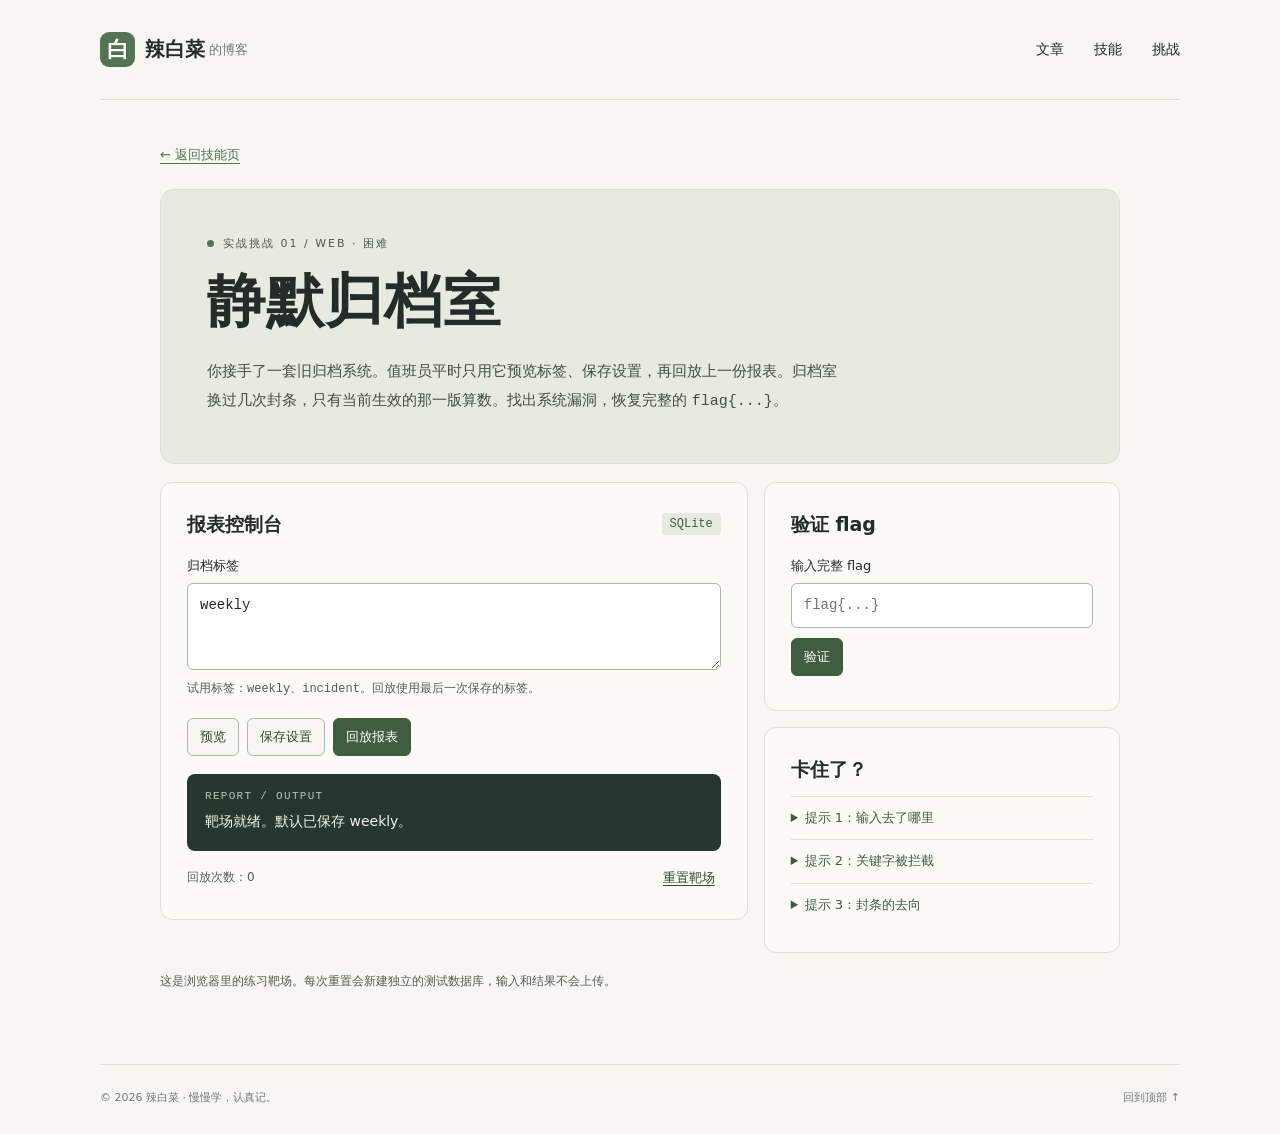
==== challenge.html @ 9fc68b69 "Redesign homepage as a technical index" ====
<!doctype html>
<html lang="zh-CN">
<head>
  <meta charset="utf-8">
  <meta name="viewport" content="width=device-width,initial-scale=1">
  <meta name="theme-color" content="#f7f6f2">
  <meta name="description" content="静默归档室：一道可以在浏览器里挑战的 SQLite 二次盲注题。">
  <title>静默归档室 · 辣白菜的博客</title>
  <link rel="icon" href="favicon.svg" type="image/svg+xml">
  <link rel="stylesheet" href="style.css">
  <link rel="stylesheet" href="challenge.css">
  <script src="challenge.js" defer></script>
</head>
<body>
  <a class="skip" href="#main">跳到正文</a>
  <header class="header wrap">
    <a class="brand" href="./"><span class="mark" aria-hidden="true">白</span>辣白菜<span class="brand-note">的博客</span></a>
    <nav aria-label="主导航"><a href="./#notes">文章</a><a href="skills.html">技能</a><a href="challenge.html" aria-current="page">挑战</a></nav>
  </header>
  <main class="wrap lab" id="main">
    <a class="text-link lab-back" href="skills.html#challenge">← 返回技能页</a>
    <header class="lab-hero">
      <p class="eyebrow"><span aria-hidden="true"></span>实战挑战 01 / WEB · 困难</p>
      <h1>静默归档室</h1>
      <p>你接手了一套旧归档系统。值班员平时只用它预览标签、保存设置，再回放上一份报表。归档室换过几次封条，只有当前生效的那一版算数。找出系统漏洞，恢复完整的 <code>flag{...}</code>。</p>
    </header>
    <div class="lab-grid">
      <section class="lab-panel" aria-labelledby="report-title">
        <div class="lab-heading"><h2 id="report-title">报表控制台</h2><span class="lab-badge">SQLite</span></div>
        <label for="tag">归档标签</label>
        <textarea id="tag" rows="3" maxlength="600" spellcheck="false" autocapitalize="off" autocomplete="off" aria-describedby="tag-hint">weekly</textarea>
        <p class="lab-small" id="tag-hint">试用标签：<code>weekly</code>、<code>incident</code>。回放使用最后一次保存的标签。</p>
        <div class="lab-actions">
          <button type="button" data-op="preview" disabled>预览</button>
          <button type="button" data-op="save" disabled>保存设置</button>
          <button type="button" data-op="replay" class="lab-primary" disabled>回放报表</button>
        </div>
        <div class="lab-terminal" role="status" aria-atomic="true">
          <span class="lab-terminal-label">REPORT / OUTPUT</span>
          <span id="status">正在启动靶场…</span>
        </div>
        <div class="lab-meta"><span>回放次数：<output id="attempts">0</output></span><button class="lab-reset" type="button" id="reset" disabled>重置靶场</button></div>
        <noscript><p>请启用 JavaScript 后运行靶场。</p></noscript>
      </section>
      <aside class="lab-side" aria-label="挑战信息">
        <section class="lab-panel">
          <h2>验证 flag</h2>
          <form id="verify">
            <label for="flag">输入完整 flag</label>
            <input type="text" id="flag" placeholder="flag{...}" maxlength="80" required autocomplete="off" spellcheck="false">
            <button type="submit" data-op="verify" class="lab-primary" disabled>验证</button>
          </form>
          <p class="lab-small" id="verify-status" role="status"></p>
        </section>
        <section class="lab-panel lab-hints">
          <h2>卡住了？</h2>
          <details><summary>提示 1：输入去了哪里</summary><p>预览和回放是两条路径。先保存输入，再比较回放对两个相反条件的反应。</p></details>
          <details><summary>提示 2：关键字被拦截</summary><p>过滤器和 SQLite 对词与词之间的分隔符有不同的理解。</p></details>
          <details><summary>提示 3：封条的去向</summary><p>从 SQLite 的表结构找归档库和封条清单，确认生效的版本，再按位置拼接片段。</p></details>
        </section>
      </aside>
    </div>
    <p class="lab-footnote">这是浏览器里的练习靶场。每次重置会新建独立的测试数据库，输入和结果不会上传。</p>
  </main>
  <footer class="footer wrap"><span>© 2026 辣白菜 · 慢慢学，认真记。</span><a href="#">回到顶部 ↑</a></footer>
</body>
</html>
---- style.css ----
@charset "UTF-8";
:root{--paper:#f7f6f2;--ink:#232c28;--muted:#737972;--line:#dedfd6;--green:#527452;--soft:#e6eadf}
*{box-sizing:border-box}html{scroll-behavior:smooth;scroll-padding-top:30px}body{margin:0;background:var(--paper);color:var(--ink);font-family:"Microsoft YaHei","PingFang SC",system-ui,sans-serif;-webkit-font-smoothing:antialiased}a{color:inherit;text-decoration:none}a:focus-visible{outline:3px solid var(--green);outline-offset:6px}button,a{-webkit-tap-highlight-color:transparent}.wrap{width:min(1080px,calc(100% - 64px));margin:auto}.header{min-height:100px;display:flex;align-items:center;justify-content:space-between;border-bottom:1px solid var(--line);gap:24px}.brand{display:flex;align-items:center;gap:10px;font-size:20px;font-weight:700;white-space:nowrap}.brand-note{font-size:13px;font-weight:400;color:var(--muted);margin-left:-6px}.mark{display:grid;place-items:center;width:35px;height:35px;background:var(--green);color:white;border-radius:9px;font-family:serif;font-size:22px}.header nav{display:flex;gap:30px;font-size:14px}.header nav a:hover,.footer a:hover{color:var(--green)}.hero{display:grid;grid-template-columns:1.15fr 1fr;gap:70px;align-items:center;padding:80px 0 85px}.eyebrow{color:var(--muted);font-size:11px;letter-spacing:2px;display:flex;align-items:center;gap:9px;margin:0 0 22px}.eyebrow>span{height:7px;width:7px;background:var(--green);border-radius:50%}h1{font-family:"Microsoft YaHei","PingFang SC",sans-serif;font-size:clamp(40px,5vw,62px);line-height:1.45;letter-spacing:1px;margin:0;font-weight:750}.accent{color:var(--green)}.lead{font-size:15px;line-height:2.1;color:var(--muted);margin:22px 0 28px}.button{display:inline-flex;justify-content:space-between;align-items:center;gap:45px;background:var(--ink);padding:14px 20px;border-radius:4px;color:#fff;font-size:13px;transition:background .15s}.button:hover{background:var(--green)}.notebook{position:relative;min-height:350px;border:1px solid #d1d6c8;border-radius:5px;background:repeating-linear-gradient(0deg,transparent,transparent 31px,#d8ddce 32px),#e9ecdf;box-shadow:8px 10px 0 #eeeee6;transform:rotate(2deg);padding:25px 30px;overflow:hidden}.notebook:before{content:"";position:absolute;top:0;bottom:0;left:25px;border-left:1px solid #bdc7b2;opacity:.5}.notebook-top{display:flex;justify-content:space-between;font-size:10px;color:#65725d;letter-spacing:1px}.scribble{font-family:"KaiTi","STKaiti",serif;font-size:43px;line-height:1.7;margin:31px 10px 8px;letter-spacing:4px}.note-line{font-size:12px;color:#6c7864;margin-left:12px}.note-stamp{position:absolute;right:24px;bottom:84px;color:var(--green);border:1px solid var(--green);padding:8px;font-size:12px;transform:rotate(-11deg);opacity:.8}.notebook-foot{display:flex;justify-content:space-between;font-size:10px;color:#78836d;margin-top:43px}.notebook-foot span{font-size:28px;line-height:10px}.notes{border-top:1px solid var(--line);padding-top:38px}.section-heading{display:flex;align-items:end;justify-content:space-between;padding-bottom:25px}.section-heading .eyebrow,.about .eyebrow{margin-bottom:10px;font-size:10px}h2{font-size:25px;letter-spacing:1px;margin:0;line-height:1.6}.count{color:var(--muted);font-size:11px}.post-row{display:flex;align-items:center;gap:32px;padding:30px 0;border-top:1px solid var(--line);border-bottom:1px solid var(--line);transition:background .2s}.post-row:hover{background:#efefe8}.post-row time{flex-shrink:0;width:85px;text-align:center}.post-row time strong{display:block;font-family:Georgia,serif;font-size:40px;font-weight:400;line-height:1.2}.post-row time span{display:block;font-size:10px;color:var(--muted);margin-top:8px}.tag{color:var(--green);font-size:10px;letter-spacing:1px}.post-summary h3{font-size:19px;margin:10px 0;line-height:1.6}.post-summary p{font-size:12px;line-height:1.8;color:var(--muted);margin:0}.post-arrow{margin-left:auto;font-size:25px;padding-right:12px;color:var(--green)}.next-note{display:flex;align-items:center;gap:12px;color:var(--muted);font-size:12px;padding:22px 0}.next-note span{font-size:18px}.about{display:grid;grid-template-columns:1fr 1.4fr;gap:60px;padding:60px 0 70px;margin-top:32px;border-top:1px solid var(--line)}.about-copy p{font-size:14px;line-height:2;color:var(--muted);margin:0 0 13px}.topics{display:flex;gap:9px;flex-wrap:wrap;margin-top:23px}.topics span{padding:5px 10px;background:var(--soft);border-radius:3px;font-size:10px;color:var(--green)}.footer{display:flex;justify-content:space-between;gap:18px;border-top:1px solid var(--line);font-size:11px;color:var(--muted);padding:25px 0 30px}.skip{position:absolute;top:-100px;background:white;padding:12px;z-index:20}.skip:focus{top:10px}.article{max-width:730px;margin:55px auto 85px}.back{display:inline-block;font-size:12px;color:var(--muted);margin-bottom:40px}.article h1{font-size:36px;line-height:1.65;letter-spacing:0}.article .meta{font-size:12px;color:var(--muted);margin:20px 0 35px;border-bottom:1px solid var(--line);padding-bottom:25px}.article-body{font-size:16px;line-height:2.1}.article-body h2{font-size:22px;margin:35px 0 16px}.article-body p{margin:16px 0}.article-body li{margin:8px 0}.article-body blockquote{border-left:3px solid var(--green);margin:30px 0;padding:10px 22px;background:var(--soft);color:#52614c}.article-body a{text-decoration:underline;text-underline-offset:4px}.article-end{border-top:1px solid var(--line);margin-top:45px;padding-top:22px;color:var(--muted);font-size:12px}
@media(max-width:720px){.wrap{width:calc(100% - 36px)}.header{min-height:80px;gap:12px}.brand{font-size:17px}.brand-note{display:none}.header nav{gap:17px;font-size:12px}.mark{width:30px;height:30px;font-size:20px}.hero{grid-template-columns:1fr;gap:42px;padding:45px 0 55px}.hero-copy h1{font-size:45px}.notebook{max-width:420px;width:95%;margin:auto;min-height:320px}.scribble{font-size:38px}.about{grid-template-columns:1fr;gap:25px;padding:38px 0}.post-row{gap:14px;padding:24px 0}.post-row time{width:53px}.post-row time strong{font-size:32px}.post-row time span{font-size:9px}.post-summary h3{font-size:16px}.post-arrow{font-size:20px;padding-right:0}.section-heading{padding-bottom:20px}h2{font-size:23px}.footer{font-size:10px}.article{margin:35px auto 55px}.article h1{font-size:28px}.article-body{font-size:15px}.desktop{display:none}}
.scribble{font-size:clamp(30px,3.5vw,43px);letter-spacing:2px;white-space:nowrap}
@media(max-width:720px){.scribble{font-size:clamp(28px,9vw,38px)}}
@media(prefers-reduced-motion:reduce){html{scroll-behavior:auto}*{transition:none!important}}

.text-link{color:var(--green);text-decoration:underline;text-underline-offset:4px}
.post-row+.post-row{border-top:0}
.skills-page{max-width:960px;margin:52px auto 72px}
.skills-intro{max-width:730px;margin:0 0 30px}
.skills-intro h1{font-size:clamp(32px,5vw,52px);line-height:1.45}
.skills-intro .lead{margin-bottom:0}
.skills-nav{display:flex;flex-wrap:wrap;gap:8px;margin:32px 0 42px}
.skills-nav a{border:1px solid var(--line);border-radius:4px;padding:8px 12px;font-size:12px;line-height:1.5;color:#405d40}
.skills-nav a:hover{background:var(--soft)}
.skill-group{border-top:1px solid var(--line);padding:28px 0 35px}
.skill-heading{display:flex;align-items:baseline;gap:12px;margin-bottom:20px}
.skill-heading .number{color:var(--green);font:20px Georgia,serif}
.skill-grid{display:grid;grid-template-columns:repeat(2,minmax(0,1fr));gap:12px}
.skill-card{padding:20px;border:1px solid var(--line);border-radius:5px;background:#fbfaf7}
.skill-card h3{font-size:17px;line-height:1.5;margin:0 0 9px}
.skill-card p,.skills-source p{font-size:14px;line-height:1.9;color:#4f5951;margin:0}
.skill-card .topics{margin-top:13px}
.skill-card .topics span{font-size:11px;color:#405d40}
.skills-source{border-top:1px solid var(--line);padding:25px 0 0}
.skills-source h2{font-size:18px;margin-bottom:8px}
.skills-source p+p{margin-top:12px}
@media(max-width:620px){.skills-page{margin:35px auto 48px}.skill-grid{grid-template-columns:1fr}.skill-card{padding:16px}.header nav{gap:12px}.skills-intro .back{margin-bottom:28px}}
@media(max-width:360px){.header{flex-wrap:wrap;justify-content:flex-start;padding:13px 0;row-gap:10px}.header nav{flex-basis:100%}}
---- challenge.css ----
.lab{max-width:960px;margin:44px auto 72px}
.lab-back{display:inline-block;font-size:13px;margin-bottom:25px}
.lab-hero{padding:clamp(25px,5vw,46px);background:var(--soft);border:1px solid var(--line);border-radius:14px}
.lab-hero .eyebrow{color:#4f5951;margin-bottom:8px}
.lab-hero h1{font-size:clamp(34px,6vw,58px)}
.lab-hero p:last-child{max-width:630px;font-size:15px;line-height:1.95;color:#424e45;margin:14px 0 0}
.lab-grid{display:grid;grid-template-columns:minmax(0,1.65fr) minmax(0,1fr);gap:16px;margin-top:18px;align-items:start}
.lab-side{display:grid;gap:16px}
.lab-panel{background:#fbfaf7;border:1px solid var(--line);border-radius:12px;padding:clamp(17px,3vw,26px);min-width:0}
.lab-heading{display:flex;justify-content:space-between;align-items:center;gap:12px}
.lab-panel h2{font-size:19px;letter-spacing:0}
.lab-badge{font:12px Consolas,monospace;color:#405d40;background:var(--soft);padding:4px 8px;border-radius:4px}
.lab label{display:block;margin:18px 0 8px;font-size:13px}
.lab textarea,.lab input{display:block;width:100%;border:1px solid #aeb8aa;border-radius:6px;padding:11px 12px;background:#fff;color:var(--ink);font:14px/1.5 Consolas,monospace}
.lab textarea{resize:vertical;min-height:74px}
.lab :is(button,input,textarea,summary):focus-visible{outline:2px solid var(--green);outline-offset:3px}
.lab-small,.lab-footnote{font-size:12px;line-height:1.75;color:#545e55;margin:8px 0 0}
.lab-actions{display:flex;flex-wrap:wrap;gap:8px;margin:18px 0}
.lab button{font:inherit;font-size:13px;color:#314a36;border:1px solid #aeb8aa;border-radius:6px;background:var(--paper);padding:9px 12px;cursor:pointer}
.lab button:hover:not(:disabled){background:var(--soft)}
.lab button.lab-primary{background:#405d40;color:white;border-color:#405d40}
.lab button.lab-primary:hover:not(:disabled){background:#304b32}
.lab button:disabled{opacity:.55;cursor:default}
.lab-terminal{display:grid;gap:8px;background:#25372e;color:#f0f3e9;border-radius:8px;padding:16px 18px;min-height:77px;font-size:14px}
.lab-terminal-label{font:11px Consolas,monospace;letter-spacing:1.3px;color:#b4c7b6}
.lab-meta{display:flex;align-items:center;justify-content:space-between;gap:10px;margin-top:12px;font-size:12px;color:#545e55}
.lab button.lab-reset{background:transparent;border:0;padding:6px;text-decoration:underline;text-underline-offset:3px}
.lab form button{margin-top:10px}
.lab-hints h2{margin-bottom:12px}
.lab-hints details{border-top:1px solid var(--line);padding:10px 0;font-size:13px;line-height:1.7}
.lab-hints summary{cursor:pointer;color:#405d40}
.lab-hints details p{margin:8px 0 0}
.lab-footnote{margin-top:18px}
@media(max-width:700px){.lab{margin-top:29px}.lab-grid{grid-template-columns:1fr}}
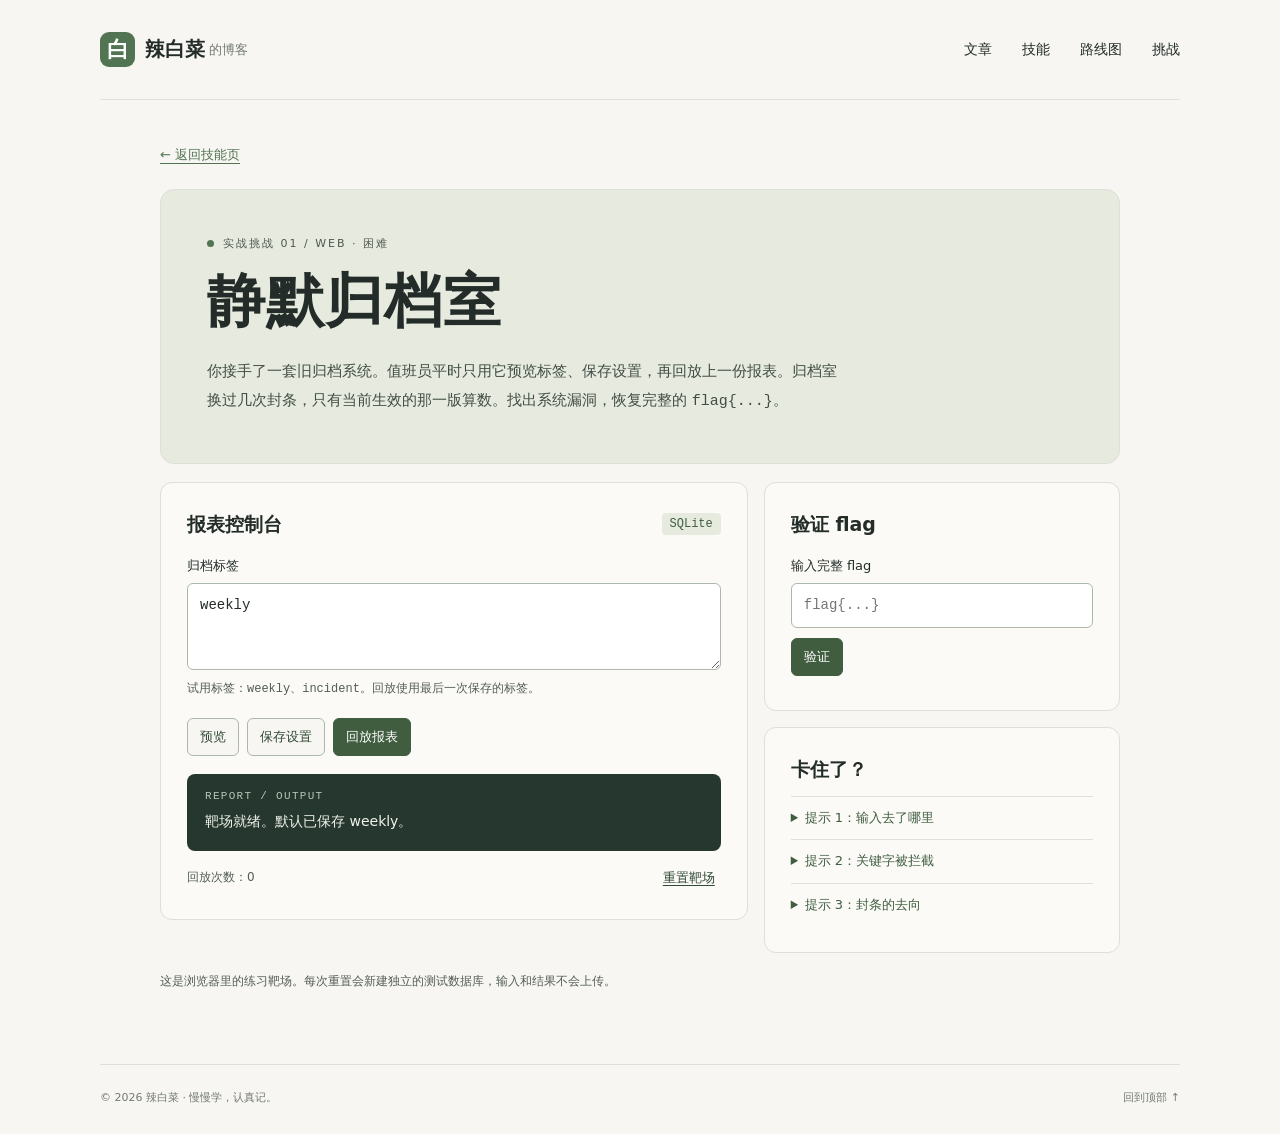
==== commit dc077451: "Add an interactive cybersecurity learning roadmap" ====
--- a/challenge.html
+++ b/challenge.html
@@ -15,7 +15,7 @@
   <a class="skip" href="#main">跳到正文</a>
   <header class="header wrap">
     <a class="brand" href="./"><span class="mark" aria-hidden="true">白</span>辣白菜<span class="brand-note">的博客</span></a>
-    <nav aria-label="主导航"><a href="./#notes">文章</a><a href="skills.html">技能</a><a href="challenge.html" aria-current="page">挑战</a></nav>
+    <nav aria-label="主导航"><a href="./#notes">文章</a><a href="skills.html">技能</a><a href="roadmap.html">路线图</a><a href="challenge.html" aria-current="page">挑战</a></nav>
   </header>
   <main class="wrap lab" id="main">
     <a class="text-link lab-back" href="skills.html#challenge">← 返回技能页</a>
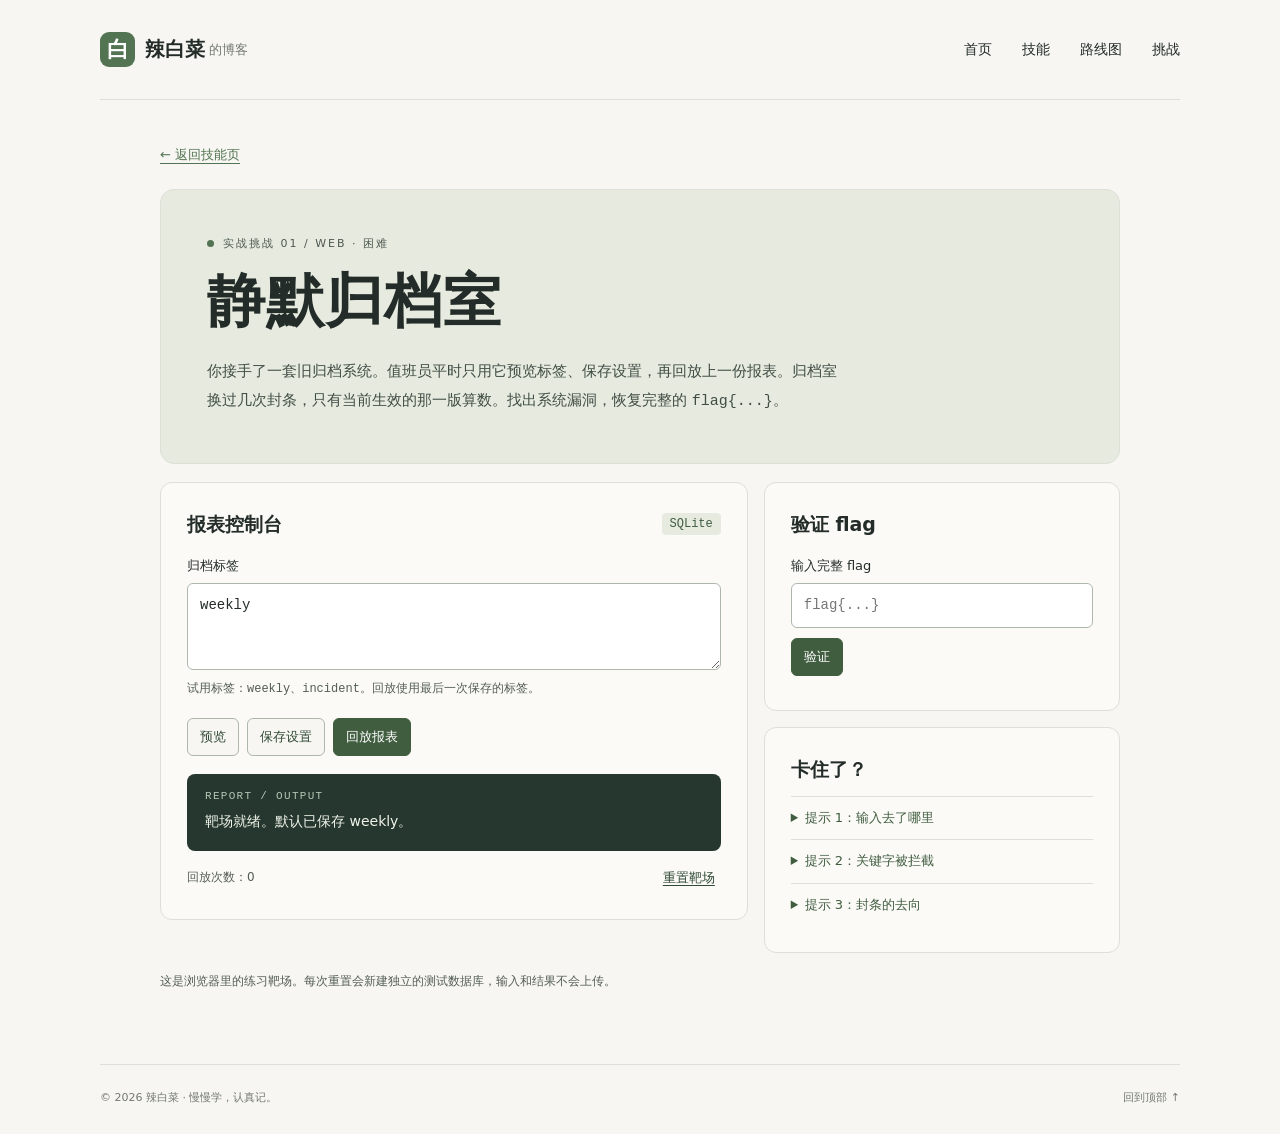
==== commit 0064b227: "Showcase results on the homepage and move the lab to the end" ====
--- a/challenge.html
+++ b/challenge.html
@@ -15,7 +15,7 @@
   <a class="skip" href="#main">跳到正文</a>
   <header class="header wrap">
     <a class="brand" href="./"><span class="mark" aria-hidden="true">白</span>辣白菜<span class="brand-note">的博客</span></a>
-    <nav aria-label="主导航"><a href="./#notes">文章</a><a href="skills.html">技能</a><a href="roadmap.html">路线图</a><a href="challenge.html" aria-current="page">挑战</a></nav>
+    <nav aria-label="主导航"><a href="./">首页</a><a href="skills.html">技能</a><a href="roadmap.html">路线图</a><a href="challenge.html" aria-current="page">挑战</a></nav>
   </header>
   <main class="wrap lab" id="main">
     <a class="text-link lab-back" href="skills.html#challenge">← 返回技能页</a>
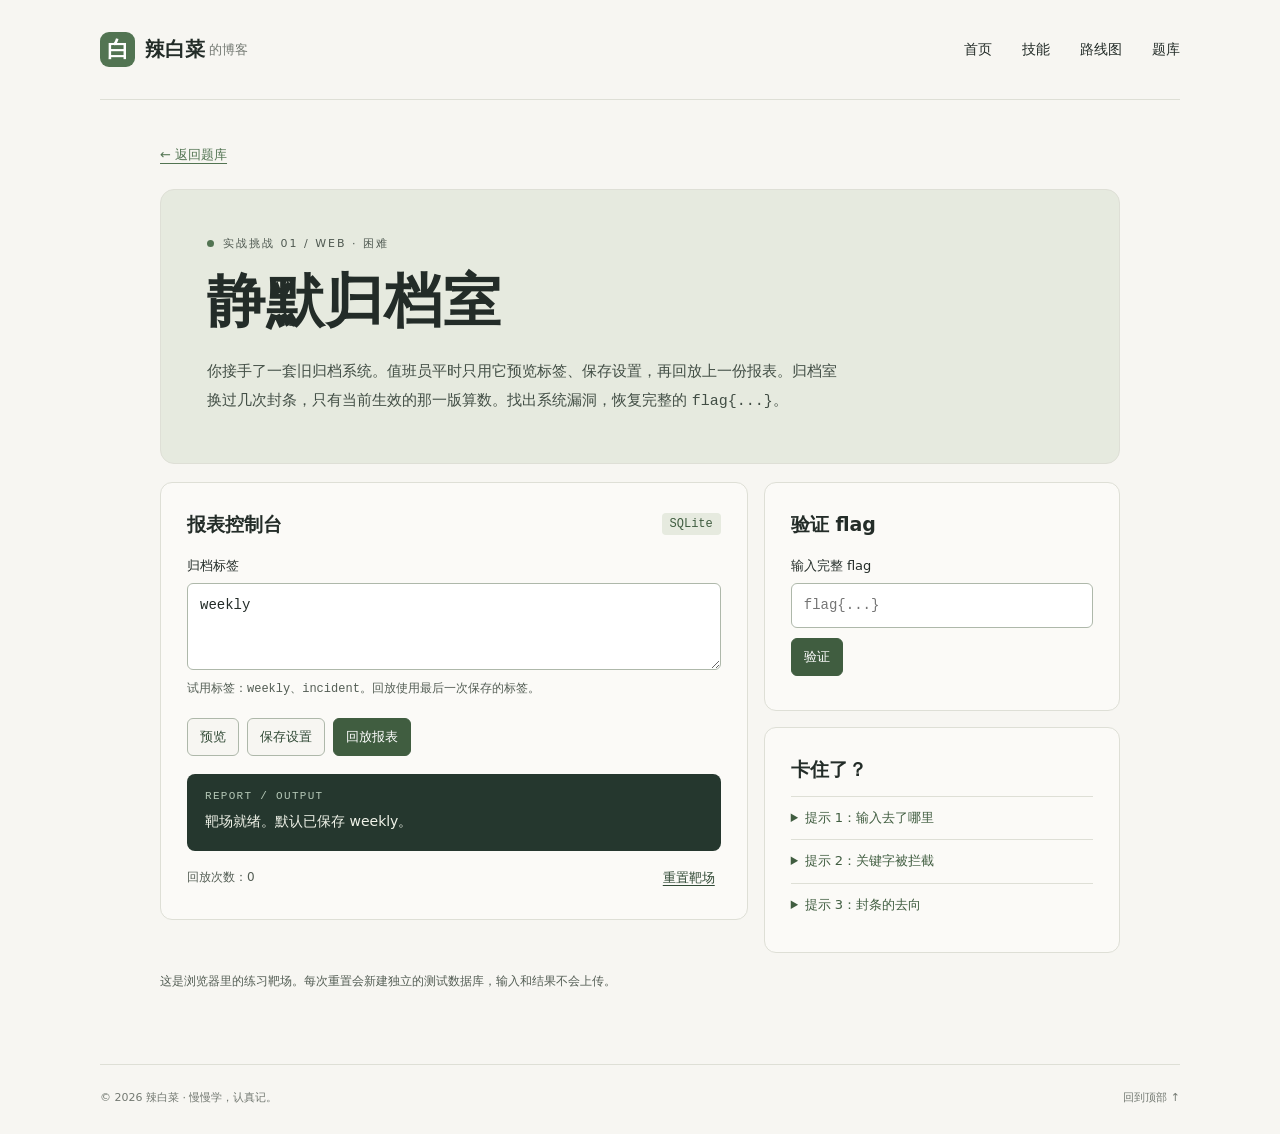
==== commit d88df3d3: "Create an icon homepage and a graded skill question bank" ====
--- a/challenge.html
+++ b/challenge.html
@@ -9,16 +9,16 @@
   <link rel="icon" href="favicon.svg" type="image/svg+xml">
   <link rel="stylesheet" href="style.css">
   <link rel="stylesheet" href="challenge.css">
-  <script src="challenge.js" defer></script>
+  <script src="challenge.js?v=bank" defer></script>
 </head>
 <body>
   <a class="skip" href="#main">跳到正文</a>
   <header class="header wrap">
     <a class="brand" href="./"><span class="mark" aria-hidden="true">白</span>辣白菜<span class="brand-note">的博客</span></a>
-    <nav aria-label="主导航"><a href="./">首页</a><a href="skills.html">技能</a><a href="roadmap.html">路线图</a><a href="challenge.html" aria-current="page">挑战</a></nav>
+    <nav aria-label="主导航"><a href="./">首页</a><a href="skills.html">技能</a><a href="roadmap.html">路线图</a><a href="questions.html">题库</a></nav>
   </header>
   <main class="wrap lab" id="main">
-    <a class="text-link lab-back" href="skills.html#challenge">← 返回技能页</a>
+    <a class="text-link lab-back" href="questions.html#q-silent-archive">← 返回题库</a>
     <header class="lab-hero">
       <p class="eyebrow"><span aria-hidden="true"></span>实战挑战 01 / WEB · 困难</p>
       <h1>静默归档室</h1>
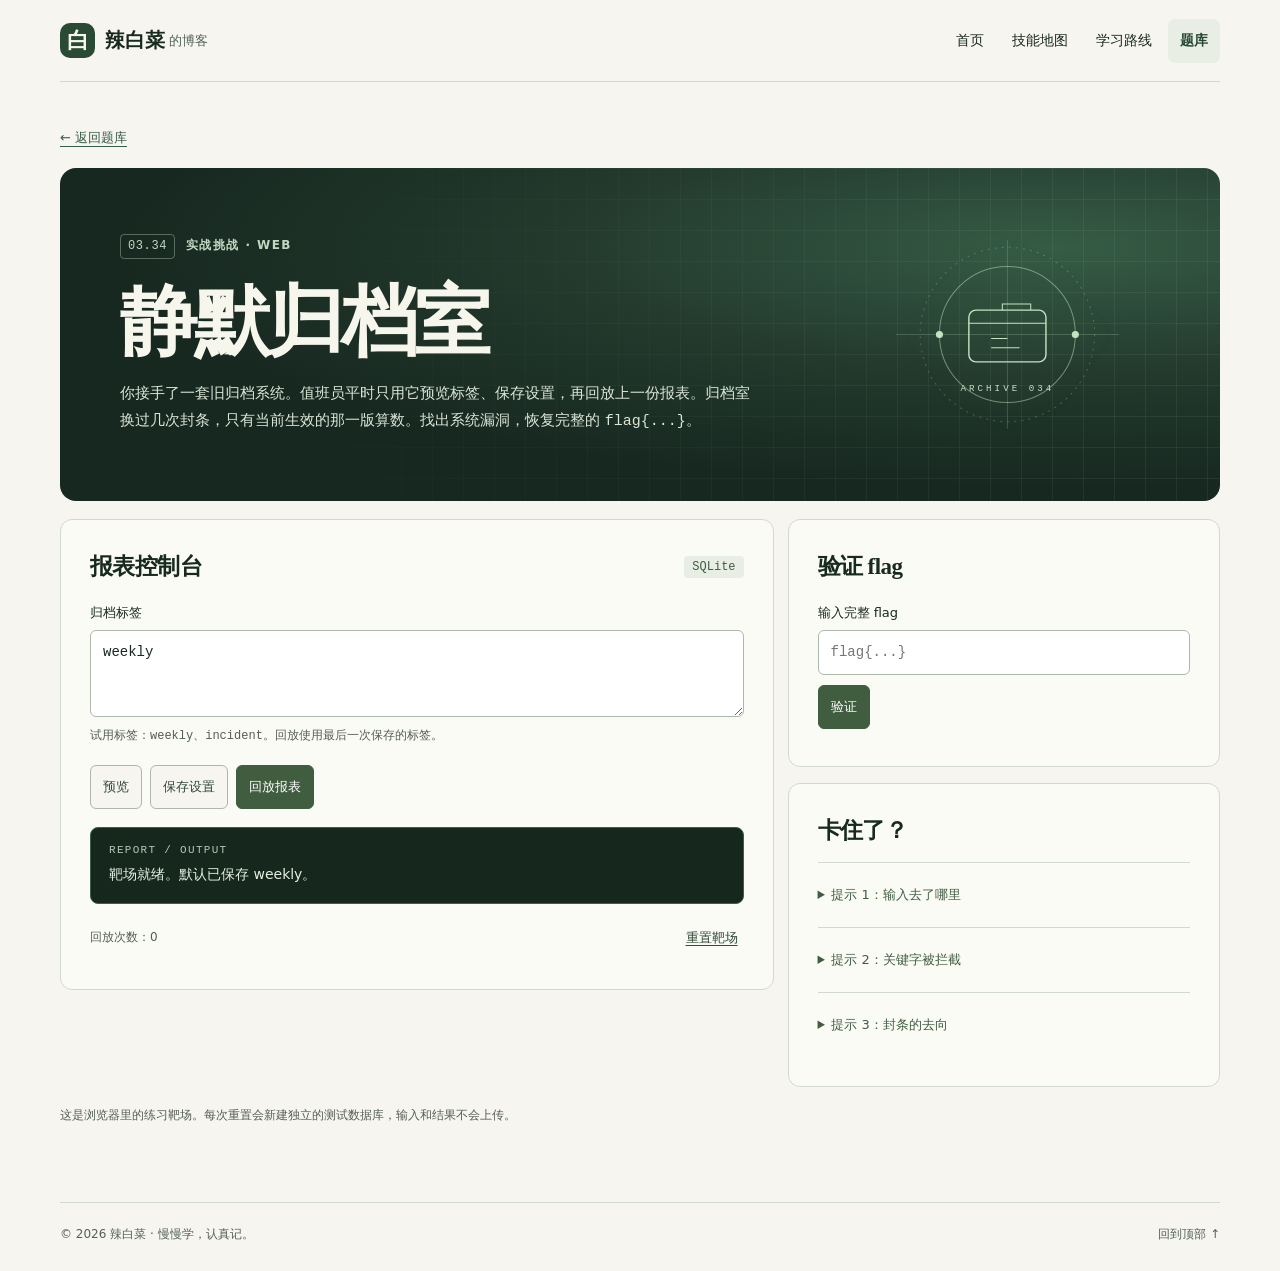
==== commit e2fc8a37: "Redesign all blog pages with a unified MotionSites visual system" ====
--- a/challenge.html
+++ b/challenge.html
@@ -3,26 +3,30 @@
 <head>
   <meta charset="utf-8">
   <meta name="viewport" content="width=device-width,initial-scale=1">
-  <meta name="theme-color" content="#f7f6f2">
+  <meta name="theme-color" content="#f6f5ef">
   <meta name="description" content="静默归档室：一道可以在浏览器里挑战的 SQLite 二次盲注题。">
   <title>静默归档室 · 辣白菜的博客</title>
   <link rel="icon" href="favicon.svg" type="image/svg+xml">
   <link rel="stylesheet" href="style.css">
   <link rel="stylesheet" href="challenge.css">
   <script src="challenge.js?v=bank" defer></script>
+  <link rel="stylesheet" href="motion.css?v=atlas1">
 </head>
-<body>
+<body class="motion-site page-lab">
   <a class="skip" href="#main">跳到正文</a>
   <header class="header wrap">
     <a class="brand" href="./"><span class="mark" aria-hidden="true">白</span>辣白菜<span class="brand-note">的博客</span></a>
-    <nav aria-label="主导航"><a href="./">首页</a><a href="skills.html">技能</a><a href="roadmap.html">路线图</a><a href="questions.html">题库</a></nav>
+    <nav aria-label="主导航"><a href="./">首页</a><a href="skills.html">技能地图</a><a href="roadmap.html">学习路线</a><a href="questions.html" aria-current="location">题库</a></nav>
   </header>
   <main class="wrap lab" id="main">
     <a class="text-link lab-back" href="questions.html#q-silent-archive">← 返回题库</a>
-    <header class="lab-hero">
-      <p class="eyebrow"><span aria-hidden="true"></span>实战挑战 01 / WEB · 困难</p>
+    <header class="lab-hero motion-stage">
+      <div class="motion-copy">
+      <p class="motion-index"><span>03.34</span>实战挑战 · WEB</p>
       <h1>静默归档室</h1>
       <p>你接手了一套旧归档系统。值班员平时只用它预览标签、保存设置，再回放上一份报表。归档室换过几次封条，只有当前生效的那一版算数。找出系统漏洞，恢复完整的 <code>flag{...}</code>。</p>
+      </div>
+      <svg class="archive-seal motion-art" viewBox="0 0 320 210" aria-hidden="true" fill="none"><g stroke="currentColor"><circle cx="170" cy="105" r="86" opacity=".25" stroke-dasharray="2 5"/><circle cx="170" cy="105" r="67" opacity=".5"/><path d="M60 105h220M170 12v186" opacity=".22"/><rect x="132" y="81" width="76" height="51" rx="7" stroke-width="1.4"/><path d="M132 94h76m-54 15h16m-16 9h28m-17-37v-6h28v6"/><circle cx="237" cy="105" r="3" fill="currentColor"/><circle cx="103" cy="105" r="3" fill="currentColor"/></g><text x="170" y="161" text-anchor="middle" fill="currentColor" font-family="monospace" font-size="9" letter-spacing="3">ARCHIVE 034</text></svg>
     </header>
     <div class="lab-grid">
       <section class="lab-panel" aria-labelledby="report-title">
--- a/motion.css
+++ b/motion.css
@@ -0,0 +1,199 @@
+html,body{background:#f6f5ef;color:#18291f}
+.motion-site{
+  --paper:#f6f5ef;--ink:#18291f;--muted:#526257;--line:#d2d9cd;--green:#365e44;--soft:#e8eee3;
+  --stage:#172820;--stage-ink:#f7f6ec;--stage-quiet:#dce6d8;--stage-accent:#c2d8c2;
+  --display:"Noto Serif SC","Songti SC","SimSun",serif;
+  --mono:ui-monospace,Consolas,monospace;--radius:16px;--ease:cubic-bezier(.22,1,.36,1);
+}
+.motion-site .wrap{width:min(1160px,calc(100% - 64px))}
+.motion-site .header{min-height:82px;gap:12px}
+.motion-site .mark{background:#294b35;border-radius:10px;color:#f7f6ec}
+.motion-site .header nav{gap:4px;align-items:center;flex-wrap:nowrap}
+.motion-site .header nav a{display:inline-flex;align-items:center;gap:5px;min-height:44px;padding:0 12px;border-radius:7px;white-space:nowrap}
+.motion-site .header nav a:is(:hover,[aria-current]){background:var(--soft);color:#284834}
+.motion-site .header nav a[aria-current]{font-weight:700}
+.motion-site :is(a,button,input,select,summary):focus-visible{outline:2px solid #416a4e;outline-offset:3px}
+.motion-site .footer{font-size:12px;line-height:1.55;padding-block:22px 28px}
+.motion-site :is(.route,.bank,.lab,.portal-home){max-width:none;margin-block:clamp(18px,3vw,34px) clamp(40px,6vw,76px)}
+.motion-stage{
+  position:relative;isolation:isolate;overflow:hidden;color:var(--stage-ink);
+  background:radial-gradient(ellipse at 86% 24%,#365c45 0%,#233a2d 35%,transparent 67%),var(--stage);
+  border:0;border-radius:var(--radius);
+}
+.motion-stage:not(.study-story,.journal-stage)::before{
+  content:"";position:absolute;z-index:-1;inset:0;pointer-events:none;
+  background:linear-gradient(90deg,#cde5cc13 1px,transparent 1px),linear-gradient(#cde5cc13 1px,transparent 1px);
+  background-size:31px 31px;mask-image:linear-gradient(100deg,transparent 17%,#000 90%);
+}
+.motion-stage .motion-copy{min-width:0}
+.motion-site .motion-stage .motion-index{
+  display:flex;align-items:center;gap:11px;color:var(--stage-accent);font:700 12px/1.45 system-ui,sans-serif;
+  letter-spacing:.12em;margin:0 0 clamp(12px,2vw,21px);
+}
+.motion-index span{display:inline-flex;align-items:center;min-height:25px;padding:1px 7px;border:1px solid #b9d5ba65;border-radius:4px;font:12px/1 var(--mono);letter-spacing:.05em}
+.motion-stage .motion-copy h1{
+  font-family:var(--display);font-size:clamp(41px,6vw,77px);line-height:1.11;letter-spacing:-.045em;color:var(--stage-ink);
+}
+.motion-stage .motion-copy h1 :is(.accent,em){color:var(--stage-accent)}
+.motion-stage .motion-copy>p:not(.motion-index){color:var(--stage-quiet);font-size:15px;line-height:1.82}
+.motion-stage :is(a,button):focus-visible{outline-color:#e0edda}
+.motion-stage .motion-copy>*{animation:motion-rise .58s var(--ease) both}
+.motion-stage .motion-copy h1{animation-delay:.08s}
+.motion-stage .motion-copy>p:not(.motion-index){animation-delay:.16s}
+.motion-stage .motion-copy>p:not(.motion-index)+p{animation-delay:.22s}
+.motion-stage .motion-copy>a{animation-delay:.24s}
+.motion-art{animation:motion-settle .92s var(--ease) both}
+@keyframes motion-rise{from{opacity:.05;transform:translateY(11px)}to{opacity:1;transform:translateY(0)}}
+@keyframes motion-settle{from{opacity:.25;transform:scale(1.04)}to{opacity:1;transform:scale(1)}}
+.motion-stage :is(.atlas-jump,.route-button){
+  display:inline-flex;align-items:center;gap:14px;min-height:44px;padding:8px 13px;border:1px solid #a7c7a879;
+  border-radius:7px;color:var(--stage-ink);background:#b5d6b21c;font-weight:700;
+}
+.motion-stage :is(.atlas-jump,.route-button):hover{background:#b5d6b23b;color:#fff}
+.motion-site :is(.skill-heading h2,.route-section-head h2,.lab-panel h2){font-family:var(--display);letter-spacing:-.025em}
+.motion-site .study-story{min-height:clamp(370px,39vw,490px);margin-bottom:15px}
+.motion-site .study-story::after{background:linear-gradient(90deg,#172820fa 0%,#172820ed 19%,#172820b8 38%,#17282040 68%,#17282013 100%)}
+.motion-site .study-copy{padding:clamp(24px,4.6vw,64px);max-width:600px}
+.motion-site .study-photo img{object-position:61% 57%}
+.motion-site .study-copy p:not(.motion-index){max-width:31em}
+.motion-site .portal-grid{grid-template-columns:1fr 1.15fr 1fr;align-items:stretch;border:0;gap:10px}
+.motion-site .portal{border:1px solid var(--line);border-radius:12px;background:#fafaf5;padding:10px clamp(12px,2vw,23px)}
+.motion-site .portal:focus-within,.motion-site .portal:hover{border-color:#9bb49e;background:#f0f4ec}
+.motion-site .portal-route{background:#e9f0e5}
+.motion-site .portal-link{gap:13px;min-height:59px}
+.motion-site .portal-icon{padding:6px;border:1px solid #afc0ae;border-radius:9px}
+.motion-site .portal-link .portal-arrow{font-family:var(--mono)}
+.motion-site .atlas{margin-top:clamp(18px,3vw,34px);margin-bottom:clamp(40px,6vw,76px)}
+.motion-site .atlas-hero{grid-template-columns:1.12fr 1fr;align-items:center;gap:14px;padding:clamp(24px,4.7vw,60px)}
+.motion-site .atlas-lead{margin:16px 0 15px}
+.motion-site .atlas-graphic{min-height:0;border:0;border-radius:0;color:#c3e3c1;background:radial-gradient(ellipse,#81b58a26,transparent 65%);overflow:visible}
+.motion-site .atlas-graphic svg{filter:drop-shadow(0 0 13px #8fc4973d)}
+.motion-site .atlas-body{gap:clamp(18px,3vw,42px);padding-top:clamp(25px,4vw,49px)}
+.motion-site .atlas-nav{top:24px;border:0;padding:8px;border-radius:10px;background:#eaf0e6}
+.motion-site .atlas-nav a{min-height:43px;border-radius:6px}
+.motion-site .atlas-nav a:hover{background:#dce9dc}
+.motion-site .atlas .skill-group{margin-bottom:clamp(26px,4vw,46px)}
+.motion-site .atlas .skill-heading{padding:0 0 11px;border-bottom:1px solid #aebdac;border-radius:0;background:transparent}
+.motion-site .atlas .skill-heading h2{font-size:clamp(22px,3vw,30px)}
+.motion-site .atlas .skill-heading .number{padding:5px 7px;background:#e2ebe0;border-radius:5px}
+.motion-site .atlas .skill-grid{display:grid;grid-template-columns:repeat(2,minmax(0,1fr));gap:10px;background:transparent;border:0;padding-top:10px}
+.motion-site .atlas .skill-card{display:flex;flex-direction:column;gap:7px;min-width:0;border:1px solid var(--line);border-radius:10px;background:#fbfbf6;padding:16px}
+.motion-site .atlas .skill-card:hover{border-color:#a3b8a4}
+.motion-site .atlas .skill-card h3{font-size:16px}
+.motion-site .atlas .skill-card p{font-size:14px}
+.motion-site .atlas .skill-card .topics{margin-top:auto;padding-top:3px}
+.motion-site .atlas-credential{border:1px solid #bfd0bf;border-radius:12px;margin-top:24px;margin-bottom:25px}
+.motion-site .atlas-challenge{margin-top:24px}
+.motion-site .route-hero{align-items:center;gap:20px;padding:clamp(24px,4vw,51px) clamp(24px,4.7vw,60px);grid-template-columns:1.14fr 1fr}
+.motion-site .route-hero-copy{padding:0}
+.motion-site .route-hero-copy p:not(.motion-index){margin:16px 0 18px}
+.motion-site .route-dashboard{
+  padding:clamp(18px,3vw,35px);border:1px solid #c0dbbf55;border-radius:12px;background:#101f18b8;
+  box-shadow:inset 0 1px 0 #f3f9f426,0 13px 40px #0f231960;
+}
+.motion-site .route-dashboard .route-total strong{font:clamp(46px,7.2vw,86px)/1 var(--display);font-variant-numeric:tabular-nums}
+.motion-site .route-next button{min-height:44px}
+.motion-site .xp-panel{background:#e8f0e5;border-radius:12px;padding:18px clamp(16px,3vw,28px)}
+.motion-site .xp-panel-heading h2{font-family:var(--display);font-size:22px}
+.motion-site .route-section-head h2{font-size:clamp(26px,3.3vw,36px)}
+.motion-site .route-stage-nav a{min-height:44px;display:inline-flex;align-items:center;border-radius:6px;background:#f9faf5}
+.motion-site .route-stage-nav a:hover{background:#e5eee2}
+.motion-site .route-stage{background:#edf1e9;border-radius:12px;padding:clamp(13px,2vw,22px)}
+.motion-site .route-main-groups{--track:#9caf9a}
+.motion-site .route-stage-marker{background:#d9e8d7;color:#264d35;border:0}
+.motion-site .route-station{border-radius:8px;transition:background .2s var(--ease),border-color .2s var(--ease),box-shadow .2s var(--ease)}
+.motion-site .route-station:hover{box-shadow:0 3px 14px #264e3a20}
+.motion-site .route-station[data-state="done"]{background:#d9ebd5;border-color:#668e6c}
+.motion-site .route-close{width:44px;height:44px}
+.motion-site .route-task{min-height:44px}
+.motion-site .route-dialog[open]{animation:motion-rise .32s var(--ease) both}
+.motion-site .bank-hero{display:grid;grid-template-columns:1fr minmax(175px,.55fr);gap:clamp(18px,5vw,72px);align-items:center;padding:clamp(24px,4.7vw,60px)}
+.motion-site .bank-hero .motion-copy{padding:0}
+.motion-site .bank-lead{margin:15px 0 0}
+.motion-site .bank-progress{
+  padding:clamp(16px,3vw,29px);border:1px solid #c0dbbf55;border-radius:12px;background:#101f18b8;color:var(--stage-quiet);
+  box-shadow:inset 0 1px 0 #f3f9f426,0 13px 40px #0f231960;
+}
+.motion-site .bank-progress strong{font:clamp(34px,5.6vw,63px)/1.15 var(--display);color:var(--stage-ink);font-variant-numeric:tabular-nums}
+.motion-site .bank-progress progress{color:#b9d9a8;accent-color:#b9d9a8;background:#455f4d}
+.motion-site .bank-progress progress::-webkit-progress-bar{background:#455f4d}
+.motion-site .bank-progress progress::-webkit-progress-value{background:#b9d9a8}
+.motion-site .bank-progress progress::-moz-progress-bar{background:#b9d9a8}
+.motion-site .bank-toolbar{background:#e8efe4;border-radius:12px;padding:14px clamp(12px,2vw,23px)}
+.motion-site .bank-toolbar :is(select,.bank-check){min-height:44px}
+.motion-site .bank-list-head{margin-block:22px 9px}
+.motion-site .bank-question{margin-bottom:0;border:0;border-top:1px solid var(--line);border-radius:0;background:transparent}
+.motion-site .bank-question:last-child{border-bottom:1px solid var(--line)}
+.motion-site .bank-question>summary{grid-template-columns:36px minmax(0,1fr) auto 10px;min-height:70px;padding:10px clamp(9px,2vw,18px);border-radius:0}
+.motion-site .bank-question>summary:hover,.motion-site .bank-question[open]>summary{background:#e9efe5;border-radius:0}
+.motion-site .bank-question[data-level="3"] .bank-level{color:#eaf4e9;background:#34583f;border-color:#34583f}
+.motion-site .bank-question:has(.bank-lab-tag){border:1px solid #a5b9a3;border-radius:9px;background:#e4eee2;margin-top:10px}
+.motion-site .bank-question:has(.bank-lab-tag)>summary{border-radius:8px}
+.motion-site .bank-question .bank-prompt{background:#fbfbf7;padding:16px clamp(12px,2.8vw,30px)}
+.motion-site .bank-number{font-size:14px}
+.motion-site .bank-done,.motion-site .bank-open-lab{min-height:44px;align-items:center}
+.motion-site .bank-open-lab{display:inline-flex}
+.motion-site .lab-back,.motion-site .article .back{display:inline-flex;align-items:center;min-height:44px;margin-bottom:8px}
+.motion-site .lab-hero{display:grid;grid-template-columns:1fr .46fr;align-items:center;gap:10px;padding:clamp(24px,4.7vw,60px)}
+.motion-site .archive-seal{width:100%;max-height:225px;color:#c3e3c1;filter:drop-shadow(0 0 13px #8fc49750)}
+.motion-site .lab-hero .motion-copy p:last-child{margin:15px 0 0}
+.motion-site .lab-grid{gap:14px}
+.motion-site .lab-panel{background:#fbfbf6;border-radius:12px;padding:clamp(16px,3vw,29px)}
+.motion-site .lab-panel h2{font-size:23px}
+.motion-site .lab-panel :is(button,summary){min-height:44px}
+.motion-site .lab-hints summary{align-content:center}
+.motion-site .lab-terminal{background:#16271e;border:1px solid #3e5f49;border-radius:8px;color:#e4efe2}
+.motion-site .article{max-width:900px;margin-block:clamp(18px,3vw,34px) 64px}
+.motion-site .journal-stage{padding:clamp(24px,5vw,57px);background:linear-gradient(90deg,#15251ff9 0%,#15251fdf 46%,#15251f69 100%),url('assets/security-study.webp') center 53%/cover,#172820}
+.motion-site .journal-stage h1{font-size:clamp(36px,5vw,66px);max-width:11em}
+.motion-site .journal-stage .meta{border:0;padding:0;margin:16px 0 0;font-size:13px}
+.motion-site .article-body,.motion-site .article-end{width:min(100% - 8px,675px);margin-inline:auto}
+.motion-site .article-body{margin-top:clamp(23px,4vw,40px)}
+.motion-site .article-body h2{font-family:var(--display);font-size:25px}
+@media(max-width:750px){
+  .motion-site .wrap{width:calc(100% - 32px)}
+  .motion-site .header{min-height:65px}
+  .motion-site .header nav a{padding-inline:6px;font-size:12px}
+  .motion-site .atlas-body{display:block}
+  .motion-site .atlas-nav{position:static;display:flex;flex-wrap:wrap;gap:4px;margin:0 0 20px}
+  .motion-site .atlas-nav-title{display:none}
+  .motion-site .atlas-nav a{min-height:44px;padding:5px 7px;border:0}
+}
+@media(max-width:610px){
+  .motion-site .motion-stage{border-radius:12px}
+  .motion-site .study-story{min-height:0}
+  .motion-site .study-story::after{background:linear-gradient(0deg,#172820fb 0%,#172820f0 38%,#172820bf 65%,#1728202b 100%)}
+  .motion-site .study-copy{padding:clamp(95px,29vw,174px) 20px 21px}
+  .motion-site .study-photo img{object-position:62% 46%}
+  .motion-site .study-copy p:not(.motion-index){font-size:14px}
+  .motion-site .portal-grid{grid-template-columns:1fr}
+  .motion-site .portal{padding:6px 13px}
+  .motion-site .portal+.portal{border-left:1px solid var(--line)}
+  .motion-site :is(.atlas-hero,.route-hero,.bank-hero,.lab-hero){grid-template-columns:minmax(0,1fr);gap:18px;padding:22px 20px}
+  .motion-site .atlas-graphic svg{height:156px}
+  .motion-site .atlas .skill-grid{grid-template-columns:1fr}
+  .motion-site .atlas .skill-card{padding:14px}
+  .motion-site .route-dashboard{padding:16px}
+  .motion-site .bank-progress{padding:13px 15px}
+  .motion-site .bank-question>summary{grid-template-columns:24px minmax(0,1fr) auto 8px;gap:6px}
+  .motion-site .lab-hero{grid-template-columns:minmax(0,1fr);gap:0}
+  .motion-site .lab-hero .motion-copy{position:relative;z-index:1}
+  .motion-site .lab-hero .motion-copy>p:not(.motion-index){max-width:29em}
+  .motion-site .lab-hero .motion-copy h1{font-size:clamp(33px,8.2vw,46px)}
+  .motion-site .lab-hero .motion-copy>p:not(.motion-index){font-size:14px}
+  .motion-site .archive-seal{position:absolute;inset:1px -10px auto auto;width:115px;opacity:.55;animation:none}
+}
+@media(max-width:430px){
+  .motion-site .bank-toolbar{grid-template-columns:minmax(0,1fr)}
+  .motion-site .bank-toolbar select{width:100%}
+  .motion-site .header{flex-wrap:nowrap;padding-block:0}
+  .motion-site .header nav{flex-basis:auto;gap:1px}
+  .motion-site .brand{gap:5px;font-size:14px}
+  .motion-site .mark{width:26px;height:26px;font-size:17px}
+  .motion-site .header nav a{padding-inline:4px}
+}
+@media(prefers-reduced-motion:reduce){
+  .motion-site .motion-stage *, .motion-site .route-dialog[open]{animation:none!important}
+  .motion-site .portal-arrow{transform:none}
+}
+
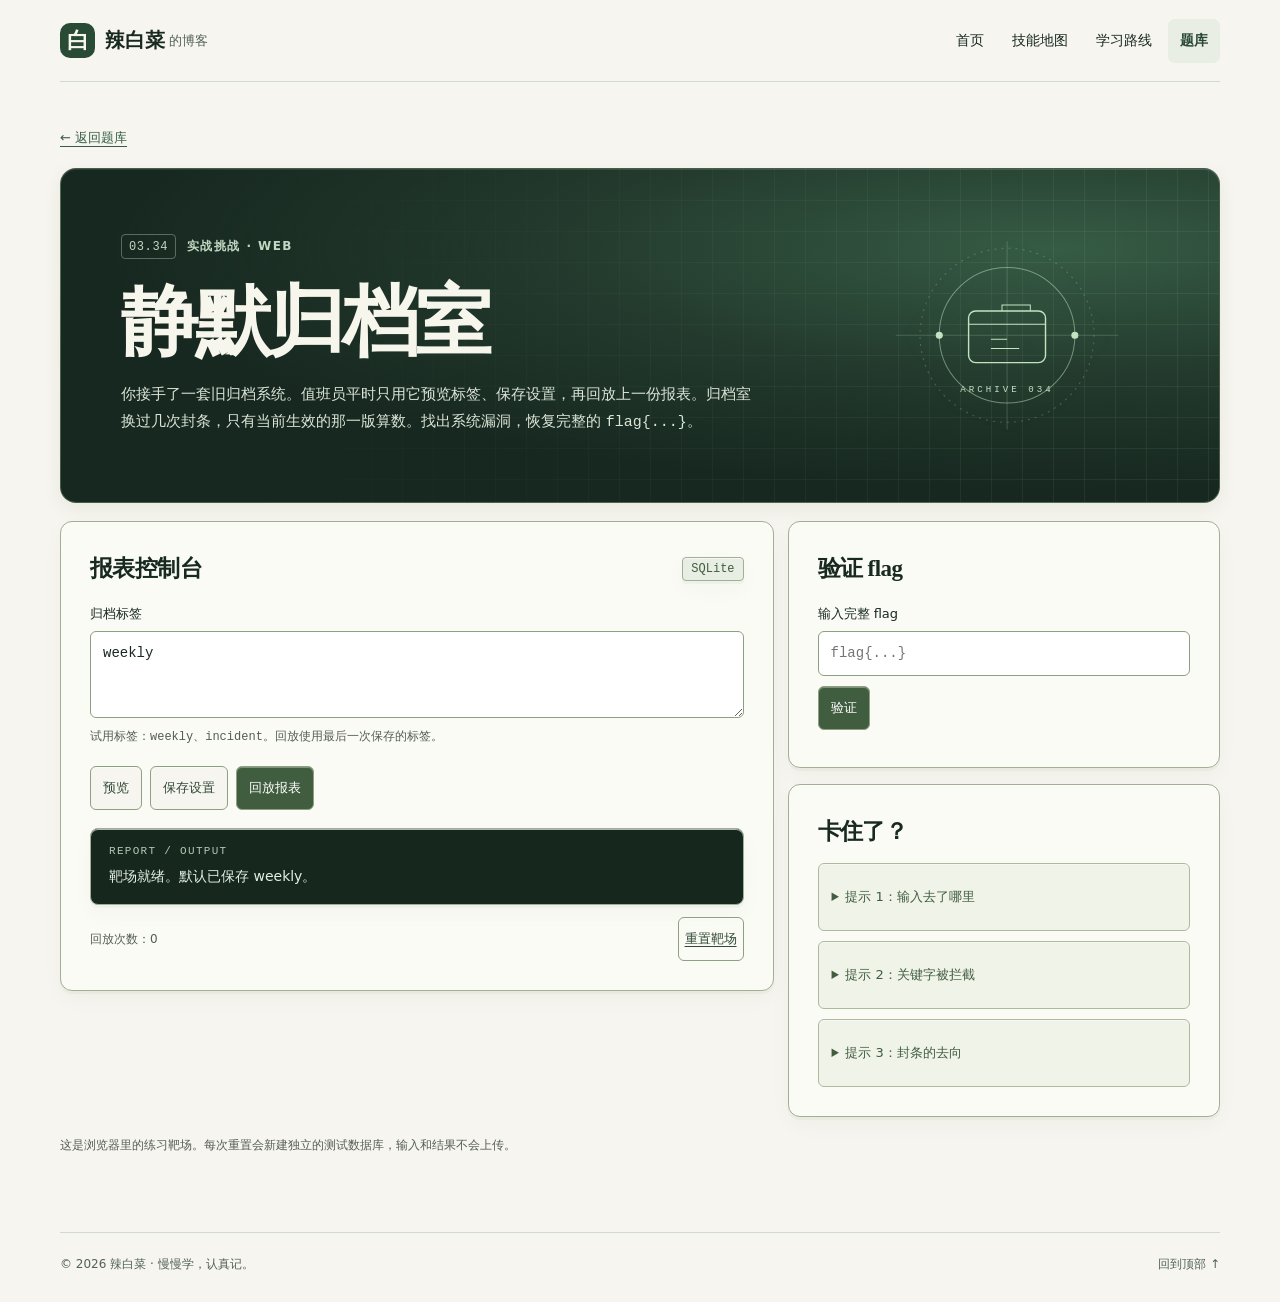
==== commit c3108446: "Redesign the skills atlas and add textured frames to inner pages" ====
--- a/challenge.html
+++ b/challenge.html
@@ -10,7 +10,9 @@
   <link rel="stylesheet" href="style.css">
   <link rel="stylesheet" href="challenge.css">
   <script src="challenge.js?v=bank" defer></script>
-  <link rel="stylesheet" href="motion.css?v=atlas1">
+  <link rel="stylesheet" href="motion.css?v=pointer2">
+  <script src="motion-pointer.js" defer></script>
+  <link rel="stylesheet" href="inner-surfaces.css?v=texture1">
 </head>
 <body class="motion-site page-lab">
   <a class="skip" href="#main">跳到正文</a>
--- a/motion.css
+++ b/motion.css
@@ -197,3 +197,35 @@
   .motion-site .portal-arrow{transform:none}
 }
 
+
+/* The light follows a fine pointer, while all content stays still. */
+.motion-light{display:none;pointer-events:none}
+@media(hover:hover) and (pointer:fine) and (prefers-reduced-motion:no-preference){
+  .motion-site.has-pointer-light{
+    background:radial-gradient(ellipse 410px 310px at var(--page-x) var(--page-y),#8fae8a42 0%,#abc0a323 43%,transparent 100%) fixed,var(--paper);
+  }
+  .motion-stage .motion-light{
+    display:block;position:absolute;inset:0;z-index:0;opacity:0;
+    background:radial-gradient(ellipse min(36vw,410px) min(29vw,300px) at var(--light-x,50%) var(--light-y,50%),#c6eeae4d 0%,#9cd6a42b 42%,transparent 100%);
+    transition:opacity .28s var(--ease);
+  }
+  .motion-stage.is-lit .motion-light{opacity:1}
+  .motion-stage .motion-copy{position:relative;z-index:1}
+  .motion-stage .motion-art{z-index:1}
+  .motion-site .study-photo{
+    inset:-9px;
+    transform:translate(var(--drift-x,0px),var(--drift-y,0px));
+    transition:transform .32s var(--ease);
+  }
+  .motion-stage:not(.study-story,.journal-stage)::before{
+    background-position:var(--drift-x,0px) var(--drift-y,0px);
+    transition:background-position .32s var(--ease);
+  }
+  .motion-stage.is-lit{--drift-x:var(--pointer-drift-x,0px);--drift-y:var(--pointer-drift-y,0px)}
+  .motion-site .journal-stage{
+    background-size:auto,calc(100% + 20px) auto,auto;
+    background-position:center,calc(50% + var(--drift-x,0px)) calc(53% + var(--drift-y,0px)),center;
+    transition:background-position .32s var(--ease);
+  }
+}
+
--- a/inner-surfaces.css
+++ b/inner-surfaces.css
@@ -0,0 +1,13 @@
+/* Shared tactile outlines for inner-page cards and controls. */
+body:not(.page-home) :is(.skill-card,.atlas-nav,.atlas-credential,.atlas-challenge,.skills-source,.route-stage,.route-station,.route-dialog,.route-task,.xp-panel,.bank-toolbar,.bank-question,.bank-answer,.lab-panel,.lab-terminal,.route-stage-nav a,.topics span,.lab-badge){border:1px solid #a1af95;box-shadow:inset 0 1px 0 #ffffffa6,0 3px 0 #86977412,0 8px 22px #28482f08}
+body:not(.page-home) :is(.route-dashboard,.bank-progress){border:1px solid #a1c09685;box-shadow:inset 0 1px 0 #ffffff20,0 5px 20px #112e2330}
+body:not(.page-home) .bank-question{border-radius:9px;margin:0 0 11px;background:#fbfbf4;overflow:hidden}
+body:not(.page-home) .bank-question:last-child{border:1px solid #a1af95}
+body:not(.page-home) .bank-answer{padding:12px;border-radius:6px;background:#f1f3e8}
+body:not(.page-home) :is(button,input:not([type=checkbox]),select,textarea){border:1px solid #8fa082;box-shadow:inset 0 1px 0 #fff5}
+body:not(.page-home) .topics span{border-radius:4px;background:#f0f3e7;box-shadow:inset 0 1px 0 #fff8;padding:4px 8px}
+body:not(.page-home) .article-body blockquote{border:1px solid #a1af95;border-left:3px solid #526c48;border-radius:6px}
+@media(prefers-reduced-motion:no-preference){body:not(.page-home) :is(.skill-card,.bank-question,.lab-panel,.route-station){transition:box-shadow .2s,border-color .2s}body:not(.page-home) :is(.skill-card,.bank-question,.lab-panel,.route-station):hover{border-color:#617c55;box-shadow:inset 0 1px 0 #fff9,0 5px 18px #28482f12}}
+
+body:not(.page-home) :is(.route-hero,.bank-hero,.lab-hero,.journal-stage){border:1px solid #829e7970;box-shadow:inset 0 1px 0 #ffffff17,0 6px 20px #183c2510}
+body:not(.page-home) .lab-hints details{border:1px solid #acbaa0;border-radius:6px;padding:11px 13px;margin-top:10px;background:#f0f3e8;box-shadow:inset 0 1px 0 #fff8}
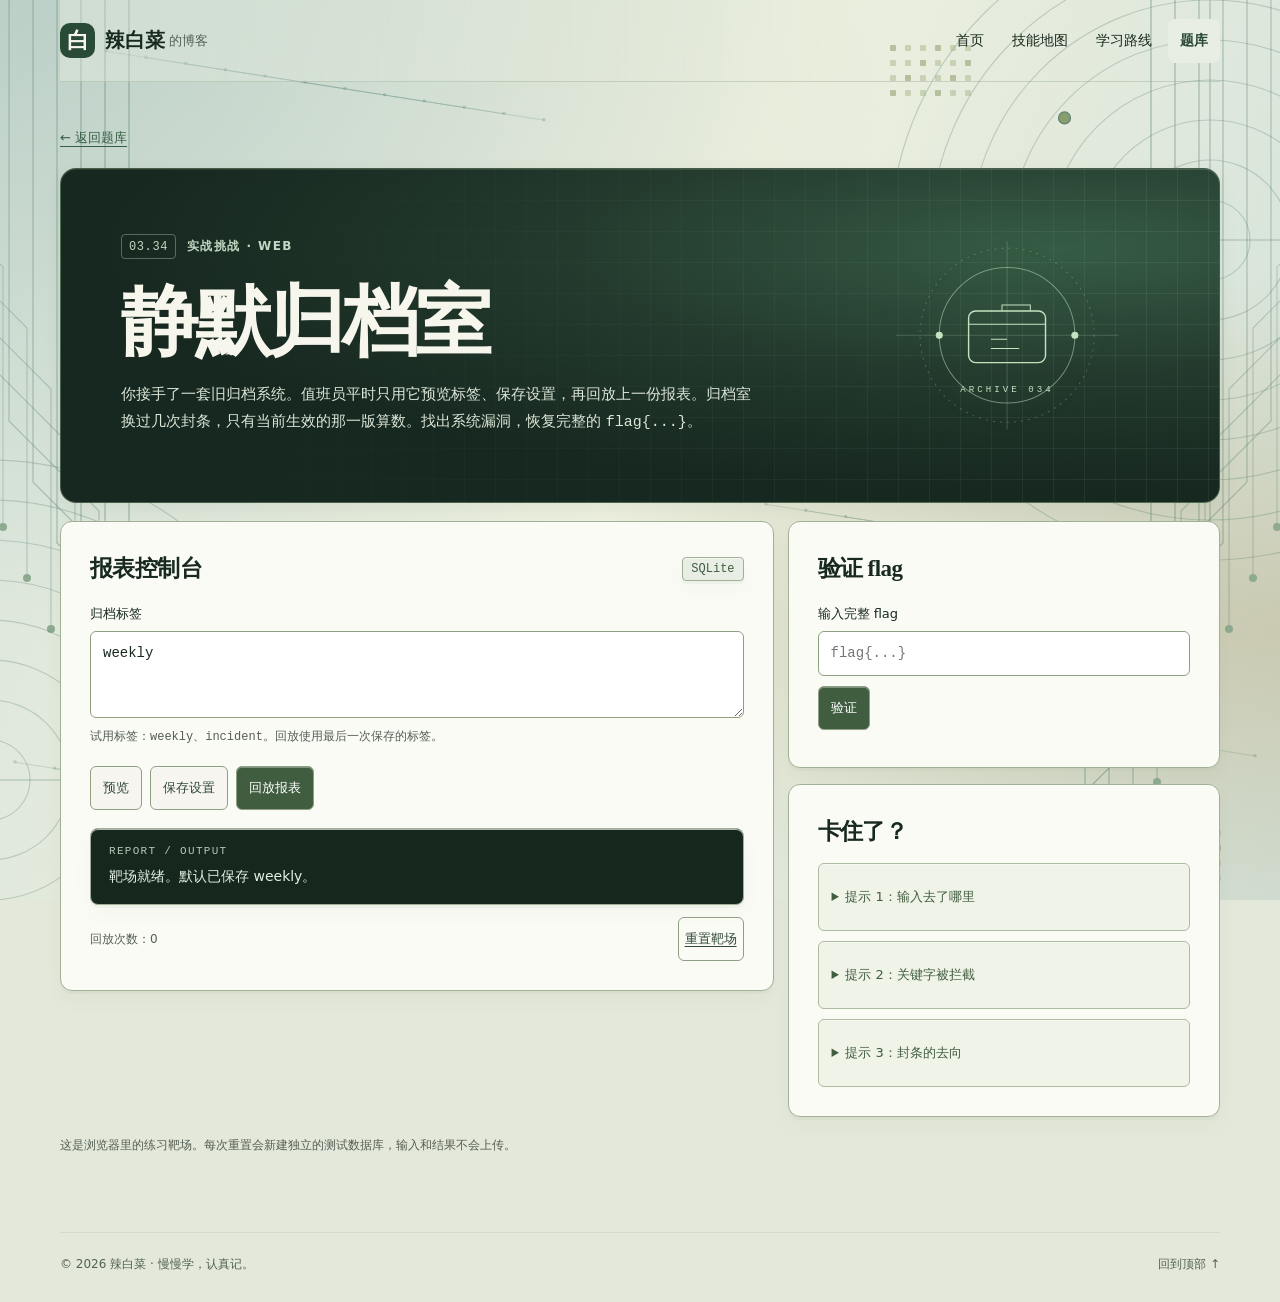
==== commit b3c047a4: "Expand topic-based challenges and roadmap growth companion; enrich responsive technical backgrounds" ====
--- a/challenge.html
+++ b/challenge.html
@@ -13,6 +13,8 @@
   <link rel="stylesheet" href="motion.css?v=pointer2">
   <script src="motion-pointer.js" defer></script>
   <link rel="stylesheet" href="inner-surfaces.css?v=texture1">
+<link rel="stylesheet" href="atmosphere.css?v=tech120">
+<script src="atmosphere.js?v=tech120" defer></script>
 </head>
 <body class="motion-site page-lab">
   <a class="skip" href="#main">跳到正文</a>
--- a/atmosphere.css
+++ b/atmosphere.css
@@ -0,0 +1,57 @@
+/* Page-specific technical landscapes, built from diagrams, materials and quiet light. */
+body.motion-site{isolation:isolate;background-color:#e4e8da;background-image:url("assets/ambient-circuit.svg"),radial-gradient(ellipse at 0 12%,#9ebba869,transparent 43%),radial-gradient(ellipse at 95% 75%,#bdab7a48,transparent 46%),linear-gradient(125deg,#e3eadc,#eff0e2 48%,#d8e5dc);background-size:1600px 1000px,auto,auto,auto;background-position:center top;background-attachment:fixed}
+body.page-route{background-image:url("assets/ambient-terrain.svg"),radial-gradient(ellipse at 5% 12%,#9eb49278,transparent 45%),radial-gradient(ellipse at 100% 78%,#b9a57765,transparent 45%),linear-gradient(125deg,#e1e8d7,#eeebd9 50%,#d9e4d6)}
+body.page-skills{background-image:url("assets/ambient-atlas.svg"),radial-gradient(ellipse at 0 18%,#a4bb985e,transparent 44%),radial-gradient(ellipse at 100% 60%,#8fb4b05e,transparent 42%),linear-gradient(130deg,#dfe8d8,#edf0df 50%,#d2e2de)}
+body.page-bank{background-image:url("assets/ambient-radar.svg"),radial-gradient(ellipse at 0 8%,#7fa89b60,transparent 45%),radial-gradient(ellipse at 95% 65%,#c2b17969,transparent 42%),linear-gradient(125deg,#dbe7dc,#ebeddf 45%,#d1e3df)}
+body.page-lab{background-image:url("assets/ambient-archive.svg"),radial-gradient(ellipse at 0 0%,#93b3ad6e,transparent 50%),radial-gradient(ellipse at 100% 70%,#b8a37365,transparent 40%),linear-gradient(110deg,#dae5db,#edf0df,#d2e1d9)}
+body.page-journal{background-image:url("assets/ambient-circuit.svg"),radial-gradient(ellipse at 0 15%,#c4b18660,transparent 50%),linear-gradient(130deg,#e5e8d9,#eff0e4,#dce5d7)}
+.site-atmosphere{position:fixed;inset:0;pointer-events:none;z-index:-1;overflow:hidden;contain:strict}.site-atmosphere canvas{display:block;width:100%;height:100%}
+.motion-site .header{border-bottom:1px solid #98af9870;background:linear-gradient(90deg,#f6f7e755,transparent 70%)}
+.page-home .lab-exhibit{border-color:#819b83;box-shadow:0 0 0 3px #f7f7e680,0 0 0 4px #9cad8f80,0 12px 30px #2c524927}
+.page-home .lab-intro{background-image:linear-gradient(110deg,#eef1e5bf,#ebeedf50);border-radius:8px}
+.page-home .chapter-card{box-shadow:inset 0 0 0 2px #f4f0d323,0 5px 16px #213b2926}
+.page-route .route-stage{background-image:linear-gradient(100deg,#e5ebdcf0,#eee9d8e8),url("assets/ambient-terrain.svg")!important;background-size:cover}
+.page-route .route-stage:nth-child(2n){background-image:linear-gradient(100deg,#e9e0cbdc,#f3efdfec),url("assets/ambient-circuit.svg")!important}
+.page-skills .atlas .skill-group{background-image:linear-gradient(115deg,var(--section-paper),#f7f7efde),url("assets/ambient-atlas.svg");background-size:cover;box-shadow:inset 0 0 0 4px #ffffff50,0 5px 20px #36533a0b}
+.page-bank .bank-hero{background-image:linear-gradient(100deg,#e1eadbf5 25%,#c8dfd6b8),url("assets/ambient-radar.svg");border-color:#84a397;box-shadow:inset 0 0 0 4px #ffffff5c,0 5px 0 #648d7b20,0 12px 30px #35574420}
+.page-bank .bank-hero .motion-copy h1{font-family:"Microsoft YaHei",sans-serif;font-size:clamp(34px,3.5vw,48px);font-weight:850;letter-spacing:.005em}.page-bank .bank-hero .motion-copy h1 em{font-style:normal;color:#4d7e6c}
+.page-bank .bank-hero-stats{gap:34px}.page-bank .bank-hero-stats b{font-family:Consolas,monospace;font-weight:700}.page-bank .bank-hero-stats>span{font-size:12px}
+.page-bank .bank-categories{margin-top:34px}.page-bank .detail-section-heading{margin-bottom:20px}.page-bank .detail-section-heading h2{font-size:29px;font-weight:800;letter-spacing:.02em}.page-bank .detail-section-heading>span{font-size:13px;max-width:none}
+.page-bank .bank-category-grid{gap:22px}.page-bank .bank-category{grid-template-columns:.76fr 1.24fr;min-height:355px;padding:7px;border:1px solid #7b9680!important;box-shadow:inset 0 0 0 3px #fcfbea95,0 5px 0 #76916b30,0 12px 25px #3853431a!important}
+.page-bank .bank-category:nth-child(4n+2){border-color:#8d9db0!important;background:linear-gradient(135deg,#cedde1,#f2f2e8)!important}.page-bank .bank-category:nth-child(4n+3){border-color:#a99970!important;background:linear-gradient(135deg,#ded2b5,#f5efdd)!important}.page-bank .bank-category:nth-child(4n+4){border-color:#849e91!important;background:linear-gradient(135deg,#cbdfd5,#edf2e4)!important}
+.page-bank .bank-category:last-child:nth-child(odd){grid-column:1/-1;grid-template-columns:.47fr 1fr;min-height:300px}.page-bank .bank-category:last-child:nth-child(odd) .bank-category-tags{max-width:650px}
+.page-bank .bank-category-content{gap:17px;padding:20px 19px 18px 21px}.page-bank .bank-category-heading{align-items:start;gap:12px}.page-bank .bank-category-heading>strong{font-size:29px;line-height:1.55;font-weight:850;letter-spacing:.015em;color:#2d5345}.page-bank .bank-category-heading>span{font-size:23px;color:#638477}
+.page-bank .bank-category-copy{font-size:15px;line-height:1.95;color:#4a6658}.page-bank .bank-category-tags{font-size:12px;line-height:1.85;gap:8px}.page-bank .bank-category-tags>span{padding:5px 8px;border-color:#9fb69c;background:#f6f8edc9;border-radius:5px;font-weight:600}
+.page-bank .bank-category-footer{padding-top:16px;gap:10px}.page-bank .bank-category-footer strong{font-size:14px}.page-bank .bank-category-progress{font-size:12px}.page-bank .bank-category-label{left:12px;bottom:17px;font-size:10px;letter-spacing:.1em;color:#f7efd6}
+.page-bank .bank-category-photo{min-height:355px;filter:saturate(.75) brightness(.77)}.bank-category-media:after{background:linear-gradient(0deg,#143a30ed,transparent 90%)}
+.bank-category-diagram{position:absolute;z-index:1;left:10px;right:10px;top:50%;transform:translateY(-50%);width:calc(100% - 20px);height:auto;border:1px solid #c2d7b56b;border-radius:8px;box-shadow:0 12px 22px #142e2960;opacity:.93;transition:transform .3s,filter .3s}
+.bank-category:hover .bank-category-diagram{transform:translateY(-53%) scale(1.025);filter:brightness(1.1)}
+.page-bank .bank-category.category-4{grid-column:1/-1;grid-template-columns:.47fr 1fr;border-color:#9b895d!important;background:linear-gradient(120deg,#ded4b9,#f0eedc,#d9e5d7)!important;min-height:350px}.page-bank .bank-category.category-4 .bank-category-heading>strong{font-size:35px}.page-bank .bank-category.category-4 .bank-category-tags{font-size:14px;gap:10px;max-width:670px}.page-bank .bank-category.category-4 .bank-category-content{padding:25px 27px;gap:19px}.page-bank .bank-category.category-4 .bank-category-photo{min-height:350px}
+.bank-dialog{background-image:linear-gradient(120deg,#f1f4e8fa,#dfeadbf0),url("assets/ambient-radar.svg");background-size:cover;border-color:#7d9c86}.bank-dialog .bank-dialog-description{font-size:14px}.bank-dialog-head h2{font-size:27px;letter-spacing:.01em}.bank-category-skills{gap:17px}.bank-skill-tile{grid-template-columns:110px 1fr;min-height:170px;gap:18px;padding:8px 27px 8px 8px}.bank-skill-photo{width:110px;min-height:156px}.bank-skill-tile strong{font-size:19px;line-height:1.8;letter-spacing:.02em}.bank-skill-tile-copy{gap:12px;padding:12px 0}.bank-skill-count{font-size:12px;gap:9px}.bank-skill-index{font-size:11px}.bank-skill-progress{font-size:12px}.bank-skill-tile:hover{border-color:#608d7b;background:#dcebdc}
+.bank-skill-cover-wrap{height:135px}.bank-dialog .bank-question .bank-title{font-size:18px}.bank-dialog .bank-question .bank-statement{font-size:15px;line-height:2.05}.bank-dialog .bank-submit-rule p{font-size:14px;line-height:1.95}
+/* The growth companion uses its own short meter rather than spanning the page. */
+.page-route .xp-habitat{display:grid;grid-template-columns:160px minmax(0,1fr) 210px;align-items:center;gap:28px;margin:24px 0 34px;padding:23px 28px;border:1px solid #819b7b;border-radius:13px;background-image:linear-gradient(110deg,#d9e8d5ed,#f1eddaeb 60%,#cddfd3d9),url("assets/ambient-circuit.svg");background-size:cover;box-shadow:inset 0 0 0 4px #fff6,0 5px 0 #7d957428,0 14px 24px #395c3815}
+.xp-pet-stage{text-align:center}.xp-pet-orbit{position:relative;width:155px;height:150px;border:1px solid #98ad86;border-radius:45% 45% 18% 18%;background:radial-gradient(ellipse at 50% 35%,#f5f3da,#a9c3ac);box-shadow:inset 0 0 0 4px #f7f7e555,0 5px 12px #57775622;overflow:hidden}.xp-pet-orbit:before{content:"";position:absolute;inset:15px;border:1px dashed #6a927b6b;border-radius:50%;pointer-events:none}.xp-pet-orbit img{display:block;width:150px;height:150px;position:relative}.xp-pet-stage>span{display:inline-block;margin-top:10px;padding:4px 12px;border:1px solid #9fb18e;border-radius:20px;background:#eff1df;font-size:12px;font-weight:750;color:#4d7052}
+.xp-habitat-main{min-width:0}.page-route .xp-habitat .xp-panel-heading{display:block;margin-bottom:21px}.page-route .xp-habitat .xp-panel-heading h2{font-size:23px;font-weight:800;line-height:1.7;letter-spacing:.01em;margin:0 0 5px}.xp-habitat .xp-panel-heading>span{font-size:12px;color:#768665}.xp-habitat .xp-top{display:flex;justify-content:flex-start;gap:14px;align-items:baseline;max-width:360px}.xp-habitat .xp-top strong{font-size:17px;font-weight:800;line-height:1.9}.xp-habitat .xp-top>span{font-size:12px;white-space:nowrap}.page-route .xp-habitat progress{width:min(100%,340px);height:10px;margin:10px 0 0;border:1px solid #91a584;background:#c1d2b9;box-shadow:inset 0 1px 3px #5d7b5c33}.xp-habitat progress::-webkit-progress-value{background:linear-gradient(90deg,#476d4c,#74a18a)}.xp-habitat .xp-bottom{display:flex;flex-direction:column;align-items:start;gap:7px;font-size:12px;line-height:1.85;margin-top:13px}.xp-habitat .xp-bottom [data-xp-next]{font-weight:650;color:#506e4c}
+.xp-evolution{border-left:1px solid #91aa8670;padding-left:24px;display:grid;justify-items:center;gap:7px;text-align:center}.xp-evolution>span{font-size:11px;letter-spacing:.1em;color:#7b8c6c}.xp-evolution img{width:85px;height:85px;filter:drop-shadow(0 5px 5px #51735a25)}.xp-evolution strong{font-size:13px;font-weight:750;color:#476c4c}.xp-evolution small{font-size:11px;color:#849174;line-height:1.8}
+.page-home .card-xp .xp-top{flex-wrap:nowrap;align-items:center;gap:5px}.xp-mini-pet{width:24px;height:24px;flex:none;margin:-4px 0}.page-home .card-xp .xp-top>strong{flex:1;min-width:0}
+.page-journal .article-body{background:#f7f7eddf;border:1px solid #a7b69a;border-radius:10px;padding:26px 32px;box-shadow:inset 0 0 0 4px #ffffff70}
+@media(max-width:1000px){.page-bank .bank-category{grid-template-columns:.65fr 1.35fr}.page-bank .bank-category-content{padding:18px 15px;gap:15px}.page-bank .bank-category-heading>strong{font-size:25px}.page-bank .bank-category-copy{font-size:14px}.page-bank .bank-category-tags{font-size:11px}.page-bank .bank-category-footer strong{font-size:12px}.page-bank .bank-category-progress{font-size:11px}.bank-skill-tile{grid-template-columns:85px 1fr;gap:14px}.bank-skill-photo{width:85px}.bank-skill-tile strong{font-size:17px}.page-route .xp-habitat{grid-template-columns:135px minmax(0,1fr) 155px;gap:22px;padding:22px}.xp-pet-orbit{width:130px;height:130px}.xp-pet-orbit img{width:130px;height:130px}.xp-evolution{padding-left:18px}}
+@media(max-width:740px){.bank-category-skills{grid-template-columns:1fr}.bank-skill-tile{grid-template-columns:105px 1fr}.bank-skill-photo{width:105px}.page-bank .bank-category-grid{grid-template-columns:1fr}.page-bank .bank-category,.page-bank .bank-category:last-child:nth-child(odd),.page-bank .bank-category.category-4{grid-column:auto;grid-template-columns:.8fr 1.2fr;min-height:320px}.page-bank .bank-category.category-4 .bank-category-heading>strong{font-size:28px}.page-bank .bank-category.category-4 .bank-category-content{padding:20px;gap:15px}.page-bank .bank-category.category-4 .bank-category-tags{font-size:12px;gap:8px}.page-bank .bank-category-photo{min-height:320px}.page-route .xp-habitat{grid-template-columns:120px minmax(0,1fr);gap:20px}.xp-pet-orbit{width:120px;height:120px}.xp-pet-orbit img{width:120px;height:120px}.xp-evolution{display:none}.page-route .xp-habitat .xp-panel-heading h2{font-size:20px}}
+@media(max-width:640px){
+ body.motion-site{background-size:1100px auto,auto,auto,auto;background-position:center top}.site-atmosphere{opacity:.7}.motion-site .header nav a{padding-inline:5px}.motion-site .header nav{gap:1px}
+ .page-bank .bank-hero .motion-copy h1{font-size:32px;line-height:1.5}.page-bank .bank-hero-stats{gap:35px}.page-bank .bank-hero-stats b{font-size:28px}.page-bank .bank-hero-stats>span{font-size:12px}.page-bank .detail-section-heading{align-items:start;gap:12px}.page-bank .detail-section-heading h2{font-size:23px;line-height:1.6}.page-bank .detail-section-heading>span{font-size:10px;max-width:94px;line-height:1.9}.page-bank .bank-categories{margin-top:26px}
+ .page-bank .bank-category,.page-bank .bank-category:last-child:nth-child(odd),.page-bank .bank-category.category-4{grid-template-columns:.65fr 1.35fr;min-height:325px;padding:6px;gap:0}.page-bank .bank-category-media{height:auto}.page-bank .bank-category-photo{min-height:325px}.page-bank .bank-category-content,.page-bank .bank-category.category-4 .bank-category-content{padding:17px 12px;gap:14px}.page-bank .bank-category-heading>strong,.page-bank .bank-category.category-4 .bank-category-heading>strong{font-size:23px;line-height:1.65;letter-spacing:.015em}.page-bank .bank-category-heading>span{font-size:18px}.page-bank .bank-category-copy{font-size:13px;line-height:1.9}.page-bank .bank-category-tags,.page-bank .bank-category.category-4 .bank-category-tags{font-size:11px;gap:7px;line-height:1.75}.page-bank .bank-category-tags>span{padding:5px 6px}.page-bank .bank-category-footer{gap:7px;padding-top:13px}.page-bank .bank-category-footer strong{font-size:12px}.page-bank .bank-category-progress{font-size:11px}.page-bank .bank-category-label{font-size:8px;left:9px;bottom:15px;line-height:1.8;letter-spacing:.03em}.bank-category-diagram{left:7px;right:7px;width:calc(100% - 14px);border-radius:5px}.page-bank .bank-category.category-4 .bank-category-photo{min-height:450px}
+ .bank-dialog-head h2{font-size:21px;line-height:1.8;letter-spacing:0}.bank-dialog .bank-dialog-description{font-size:13px;line-height:1.95}.bank-skill-tile{grid-template-columns:80px 1fr;gap:14px;min-height:158px;padding:7px 25px 7px 7px}.bank-skill-photo{width:80px;min-height:145px}.bank-skill-tile strong{font-size:17px;line-height:1.85;letter-spacing:0}.bank-skill-tile-copy{gap:10px;padding:9px 0}.bank-skill-count{font-size:11px;gap:7px;line-height:1.8}.bank-skill-index{font-size:10px}.bank-skill-progress{font-size:11px}.bank-dialog .bank-question .bank-title{font-size:16px;line-height:1.9}.bank-dialog .bank-question .bank-statement{font-size:14px;line-height:2.05}.bank-dialog .bank-submit-rule p{font-size:13px;line-height:2}.bank-dialog-subhead{gap:12px}.bank-dialog-subhead>span{font-size:10px}
+ .page-route .xp-habitat{grid-template-columns:95px minmax(0,1fr);gap:15px;padding:19px 16px;margin:20px 0 28px}.xp-pet-orbit{width:92px;height:100px;border-radius:42% 42% 17% 17%}.xp-pet-orbit img{width:97px;height:100px;margin-left:-3px}.xp-pet-stage>span{font-size:10px;padding:4px 8px;margin-top:8px}.page-route .xp-habitat .xp-panel-heading{margin-bottom:11px}.page-route .xp-habitat .xp-panel-heading h2{font-size:17px;line-height:1.8;margin-bottom:5px}.xp-habitat .xp-panel-heading>span{font-size:10px;line-height:1.8}.xp-habitat .xp-top{gap:4px 9px;flex-wrap:wrap}.xp-habitat .xp-top strong{font-size:14px;line-height:1.9}.xp-habitat .xp-top>span{font-size:10px}.page-route .xp-habitat progress{width:100%;max-width:240px;height:8px;margin-top:8px}.xp-habitat .xp-bottom{font-size:10px;gap:4px;margin-top:10px;line-height:1.85}.page-home .xp-mini-pet{width:20px;height:20px}.page-home .card-xp .xp-top{gap:3px}.page-home .card-xp .xp-top>strong{font-size:8px}.page-home .card-xp .xp-top>span{font-size:7px}
+ .page-journal .article-body{padding:22px 18px}.page-journal .journal-stage .motion-copy h1{font-size:clamp(25px,7vw,38px);line-height:1.5}
+}
+@media(max-width:360px){.page-bank .bank-category,.page-bank .bank-category:last-child:nth-child(odd),.page-bank .bank-category.category-4{grid-template-columns:.52fr 1.48fr}.page-bank .bank-category-content,.page-bank .bank-category.category-4 .bank-category-content{padding:15px 11px}.page-bank .bank-category-heading>strong,.page-bank .bank-category.category-4 .bank-category-heading>strong{font-size:22px}.page-bank .bank-category-copy{font-size:12px}.page-bank .bank-category-tags,.page-bank .bank-category.category-4 .bank-category-tags{font-size:10px}.bank-skill-tile{grid-template-columns:65px 1fr;gap:11px}.bank-skill-photo{width:65px}.bank-skill-tile strong{font-size:16px}.bank-skill-count{font-size:10px;gap:5px}.page-route .xp-habitat{grid-template-columns:80px minmax(0,1fr);gap:12px;padding:17px 13px}.xp-pet-orbit{width:78px;height:90px}.xp-pet-orbit img{width:85px;height:90px;margin-left:-4px}.page-route .xp-habitat .xp-panel-heading h2{font-size:16px}.xp-habitat .xp-top strong{font-size:12px}}
+@media(prefers-reduced-motion:reduce){.bank-category-diagram{transition:none}.bank-category:hover .bank-category-diagram{transform:translateY(-50%);filter:none}}
+/* Keep long topic titles and their photographs within the same growing card. */
+.bank-skill-tile{overflow:hidden;grid-template-rows:auto;align-items:stretch}
+.bank-skill-tile .bank-skill-photo{position:absolute;left:8px;top:8px;height:calc(100% - 16px);min-height:0}
+.bank-skill-tile-copy{grid-column:2;min-height:146px}
+.bank-category-skills{grid-auto-rows:max-content;align-content:start}
+.bank-skill-tile-copy{min-height:max-content;height:auto}
+.bank-skill-tile-copy>*{flex-shrink:0}
